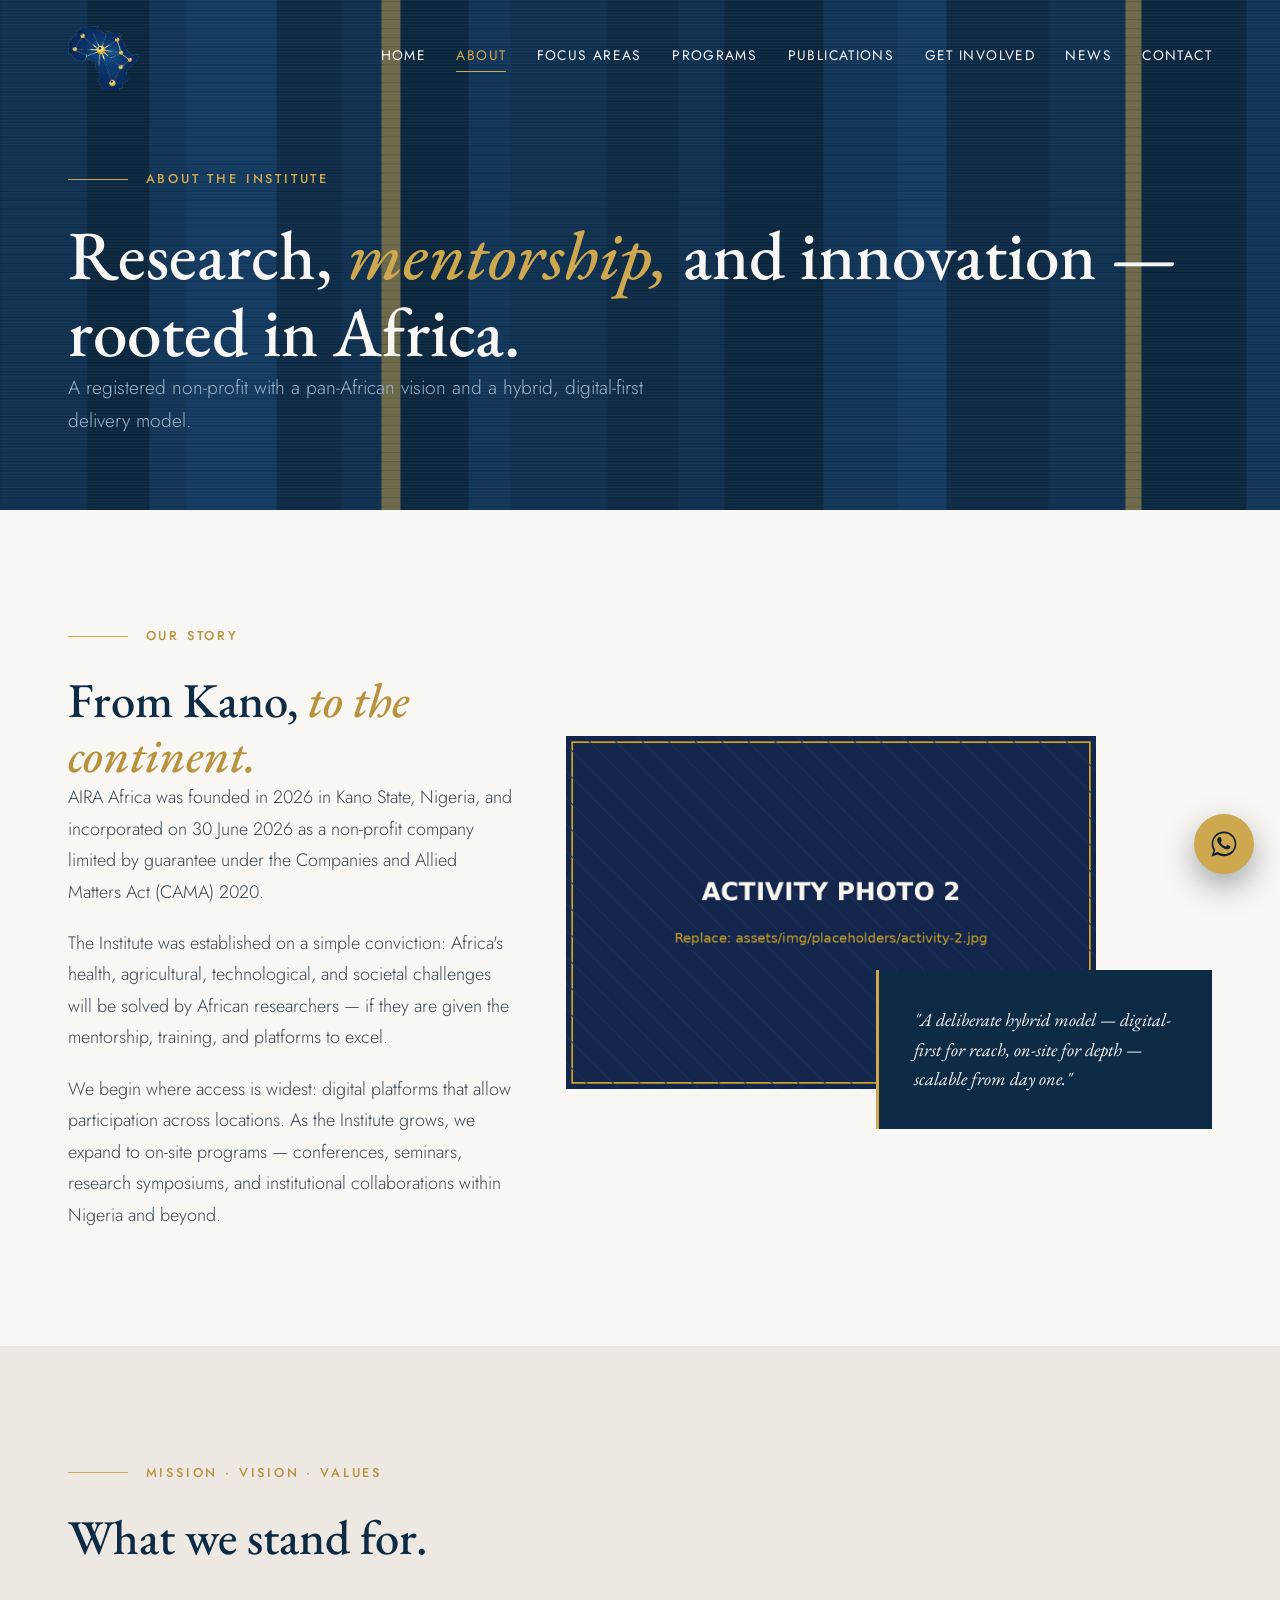
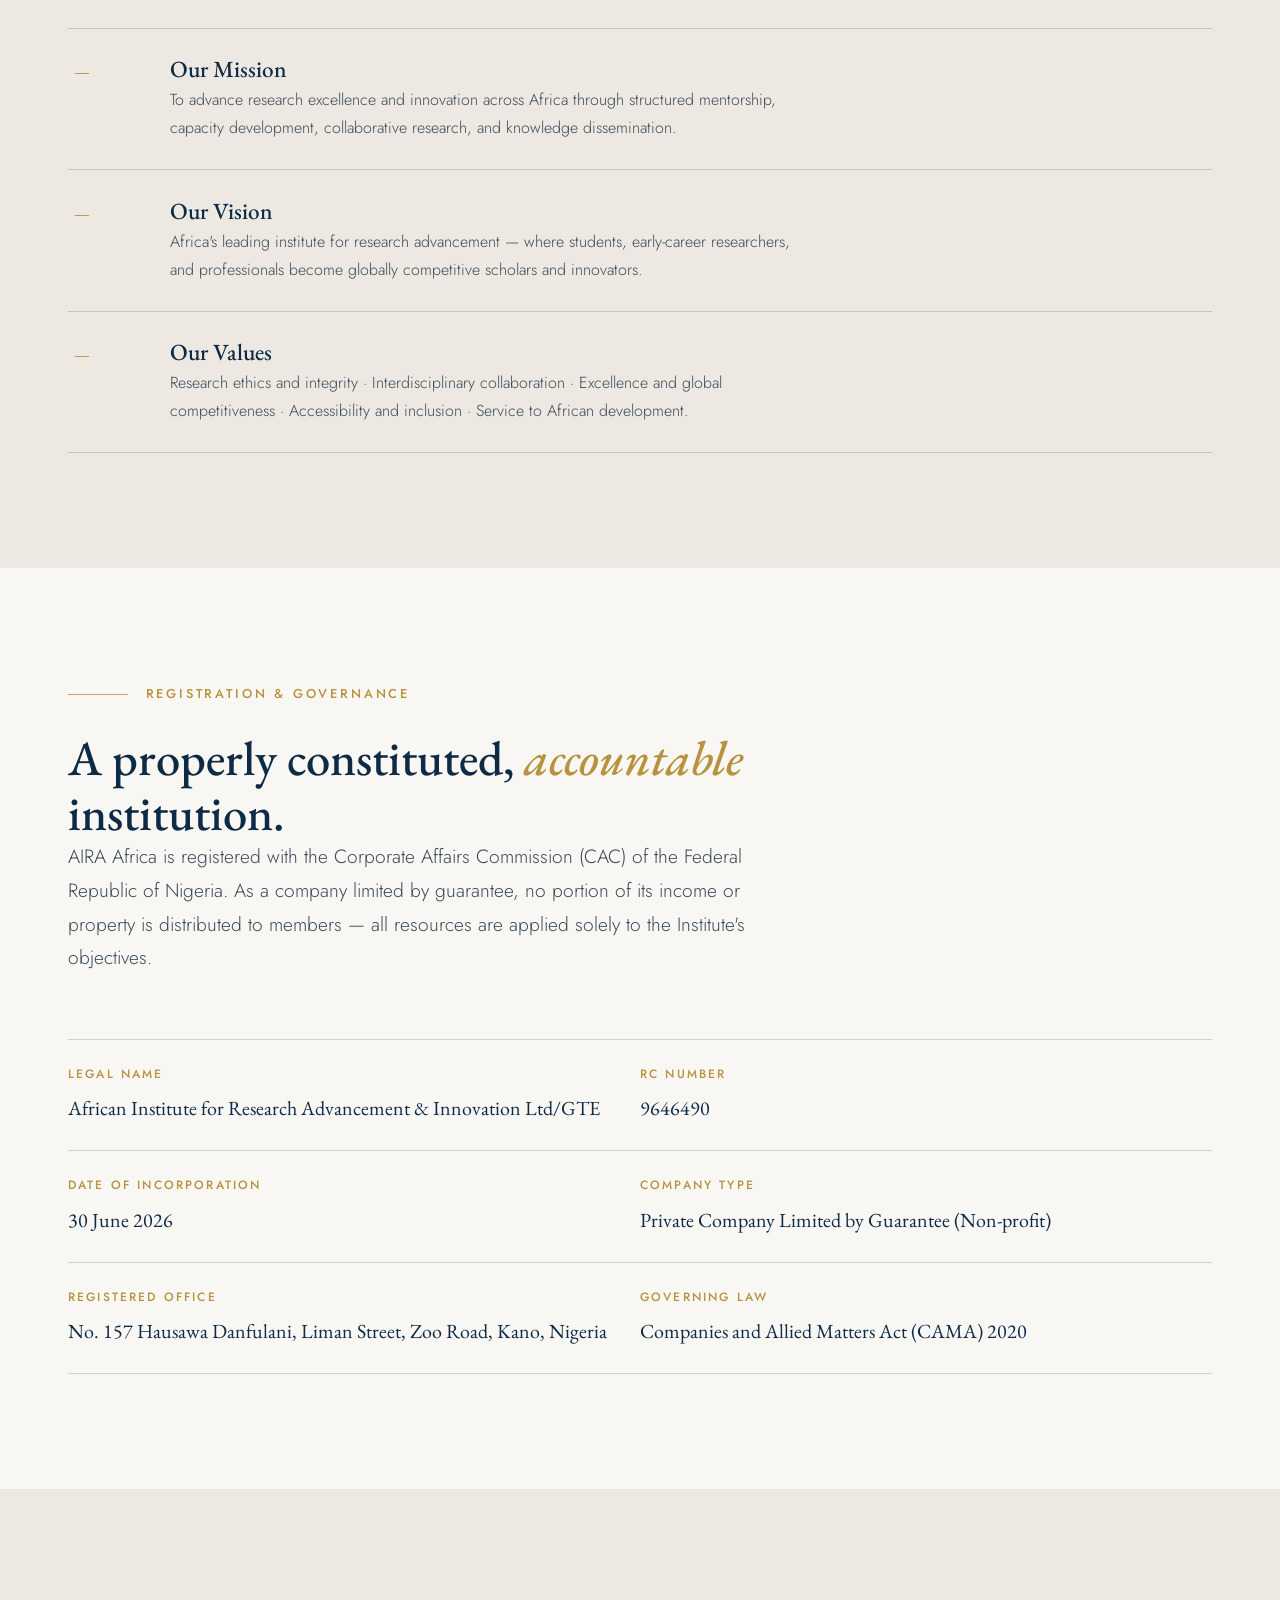
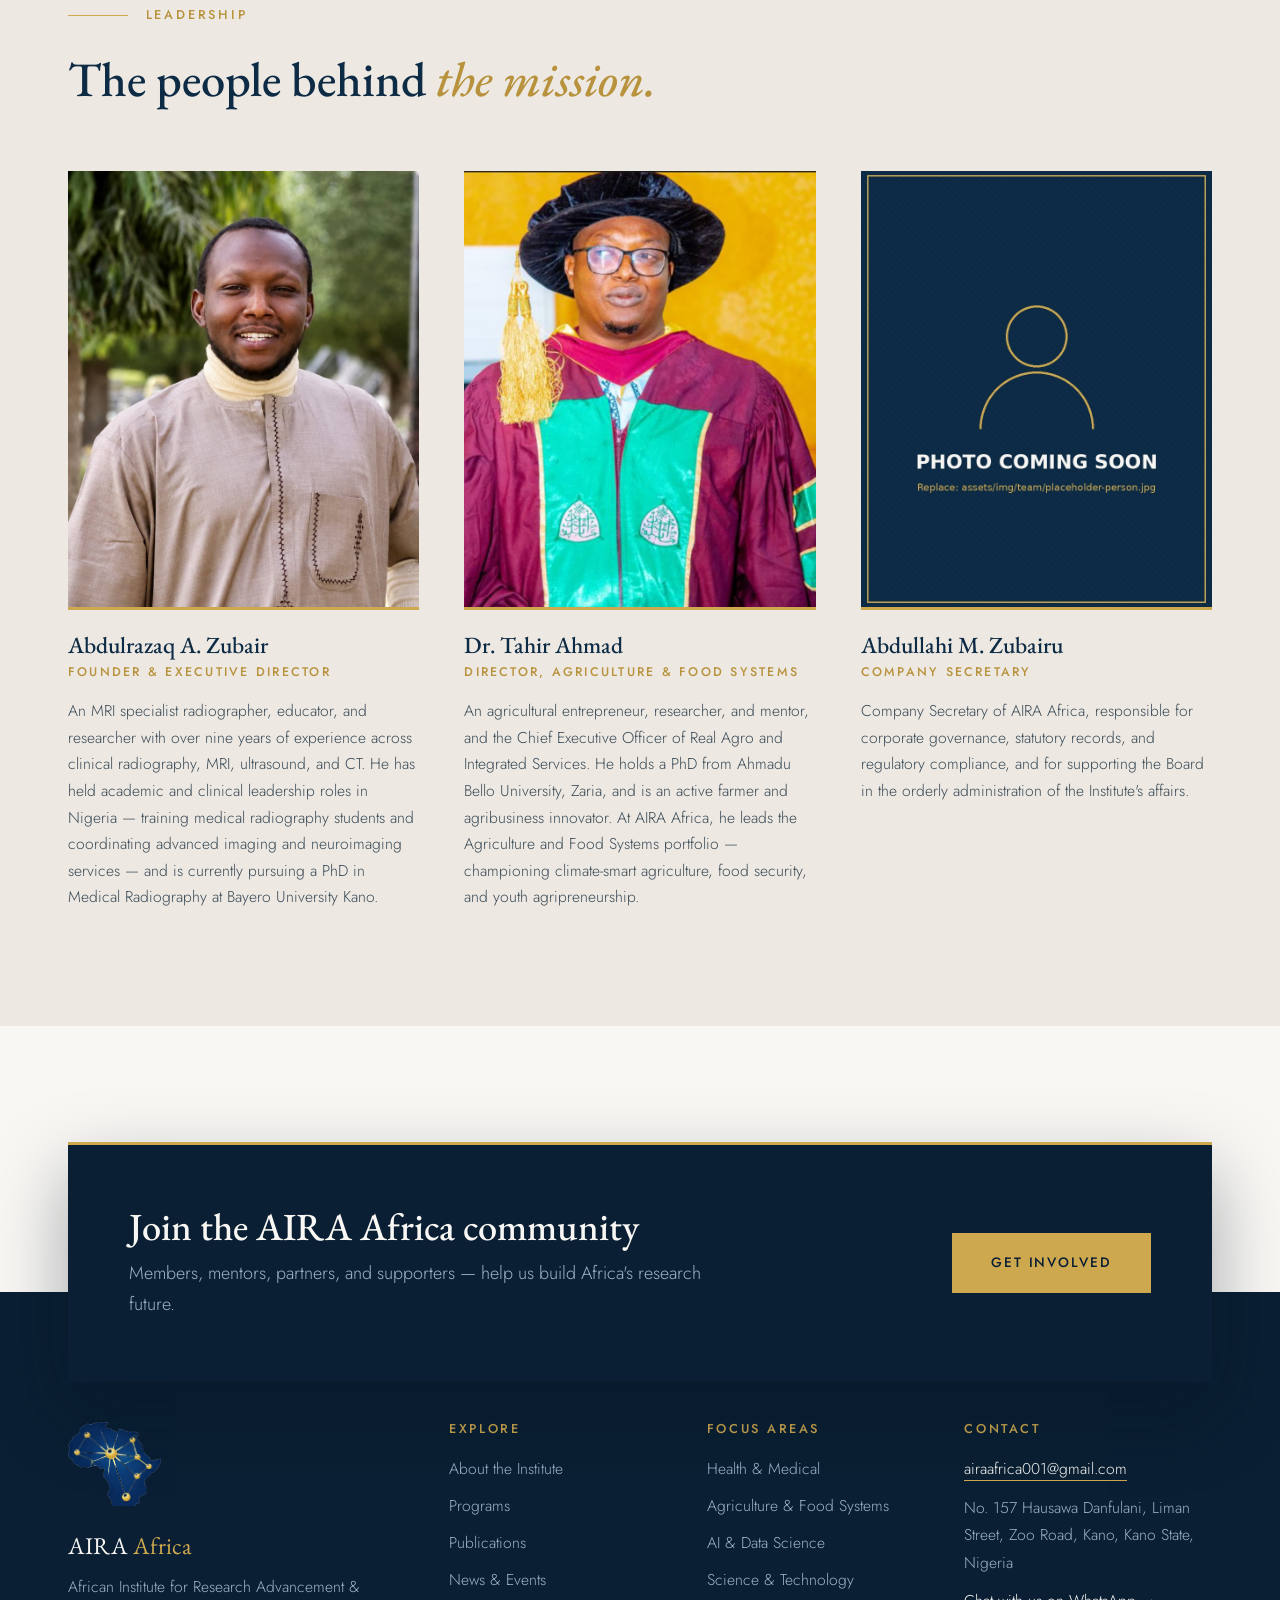
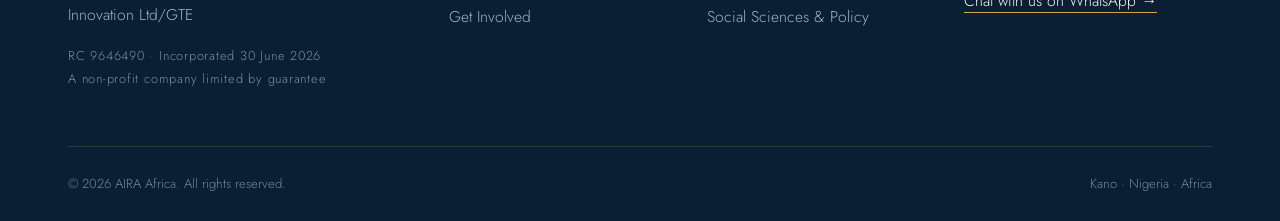
==== about.html @ a200ec52 "Add files via upload" ====
<!DOCTYPE html>
<html lang="en">
<head>
<meta charset="UTF-8">
<meta name="viewport" content="width=device-width, initial-scale=1.0">
<title>About — AIRA Africa</title>
<meta name="description" content="Learn about AIRA Africa — a CAC-registered non-profit research institute in Kano, Nigeria: our story, mission, values, governance, and leadership.">
<link rel="icon" type="image/png" href="assets/img/favicon.png">
<link rel="preconnect" href="https://fonts.googleapis.com">
<link rel="preconnect" href="https://fonts.gstatic.com" crossorigin>
<link href="https://fonts.googleapis.com/css2?family=EB+Garamond:ital,wght@0,400;0,500;0,600;1,400;1,500&family=Jost:wght@300;400;500;600&display=swap" rel="stylesheet">
<link rel="stylesheet" href="css/style.css">
</head>
<body>

<header class="site-header" id="siteHeader">
  <div class="header-inner">
    <a href="index.html" class="brand"><img class="brand-mark" src="assets/img/logo-mark.png" alt="AIRA Africa emblem"><img class="brand-full" src="assets/img/logo.png" alt="AIRA Africa — African Institute for Research Advancement &amp; Innovation"></a>
    <nav class="main-nav" id="mainNav" aria-label="Main navigation">
      <a href="index.html">Home</a>
      <a href="about.html" class="active">About</a>
      <a href="focus-areas.html">Focus Areas</a>
      <a href="programs.html">Programs</a>
      <a href="publications.html">Publications</a>
      <a href="get-involved.html">Get Involved</a>
      <a href="news.html">News</a>
      <a href="contact.html">Contact</a>
    </nav>
    <button class="nav-toggle" id="navToggle" aria-label="Toggle menu" aria-expanded="false"><span></span><span></span><span></span></button>
  </div>
</header>

<section class="page-hero">
  <canvas class="weave-canvas" aria-hidden="true"></canvas>
  <div class="wrap">
    <p class="mini-title">About the Institute</p>
    <h1>Research, <em>mentorship,</em> and innovation — rooted in Africa.</h1>
    <p class="lede">A registered non-profit with a pan-African vision and a hybrid, digital-first delivery model.</p>
  </div>
</section>

<!-- ================= STORY ================= -->
<section class="section">
  <div class="wrap">
    <div class="split">
      <div class="split-body reveal">
        <p class="mini-title">Our Story</p>
        <h2>From Kano, <em>to the continent.</em></h2>
        <p>AIRA Africa was founded in 2026 in Kano State, Nigeria, and incorporated on 30 June 2026 as a non-profit company limited by guarantee under the Companies and Allied Matters Act (CAMA) 2020.</p>
        <p>The Institute was established on a simple conviction: Africa's health, agricultural, technological, and societal challenges will be solved by African researchers — if they are given the mentorship, training, and platforms to excel.</p>
        <p>We begin where access is widest: digital platforms that allow participation across locations. As the Institute grows, we expand to on-site programs — conferences, seminars, research symposiums, and institutional collaborations within Nigeria and beyond.</p>
      </div>
      <div class="split-media reveal" data-delay="1">
        <div class="overlap-feature">
          <img src="assets/img/placeholders/activity-2.jpg" alt="Placeholder for a photo of AIRA Africa's community or first activities">
          <div class="overlap-quote">
            <p>"A deliberate hybrid model — digital-first for reach, on-site for depth — scalable from day one."</p>
          </div>
        </div>
      </div>
    </div>
  </div>
</section>

<!-- ================= MISSION / VISION / VALUES ================= -->
<section class="section off">
  <div class="wrap">
    <div class="section-head reveal">
      <p class="mini-title">Mission · Vision · Values</p>
      <h2>What we stand for.</h2>
    </div>
    <div class="line-list">
      <div class="line-row reveal">
        <span class="row-num">—</span>
        <span><h3>Our Mission</h3><p>To advance research excellence and innovation across Africa through structured mentorship, capacity development, collaborative research, and knowledge dissemination.</p></span>
        <span class="row-arrow"></span>
      </div>
      <div class="line-row reveal">
        <span class="row-num">—</span>
        <span><h3>Our Vision</h3><p>Africa's leading institute for research advancement — where students, early-career researchers, and professionals become globally competitive scholars and innovators.</p></span>
        <span class="row-arrow"></span>
      </div>
      <div class="line-row reveal">
        <span class="row-num">—</span>
        <span><h3>Our Values</h3><p>Research ethics and integrity · Interdisciplinary collaboration · Excellence and global competitiveness · Accessibility and inclusion · Service to African development.</p></span>
        <span class="row-arrow"></span>
      </div>
    </div>
  </div>
</section>

<!-- ================= LEGAL FACTS ================= -->
<section class="section">
  <div class="wrap">
    <div class="section-head reveal">
      <p class="mini-title">Registration &amp; Governance</p>
      <h2>A properly constituted, <em>accountable</em> institution.</h2>
      <p class="lede">AIRA Africa is registered with the Corporate Affairs Commission (CAC) of the Federal Republic of Nigeria. As a company limited by guarantee, no portion of its income or property is distributed to members — all resources are applied solely to the Institute's objectives.</p>
    </div>
    <dl class="facts reveal">
      <div class="fact"><dt>Legal Name</dt><dd>African Institute for Research Advancement &amp; Innovation Ltd/GTE</dd></div>
      <div class="fact"><dt>RC Number</dt><dd>9646490</dd></div>
      <div class="fact"><dt>Date of Incorporation</dt><dd>30 June 2026</dd></div>
      <div class="fact"><dt>Company Type</dt><dd>Private Company Limited by Guarantee (Non-profit)</dd></div>
      <div class="fact"><dt>Registered Office</dt><dd>No. 157 Hausawa Danfulani, Liman Street, Zoo Road, Kano, Nigeria</dd></div>
      <div class="fact"><dt>Governing Law</dt><dd>Companies and Allied Matters Act (CAMA) 2020</dd></div>
    </dl>
  </div>
</section>

<!-- ================= LEADERSHIP ================= -->
<section class="section off" id="leadership">
  <div class="wrap">
    <div class="section-head reveal">
      <p class="mini-title">Leadership</p>
      <h2>The people behind <em>the mission.</em></h2>
    </div>
    <div class="team-grid">
      <div class="team-member reveal">
        <div class="team-photo"><img src="assets/img/team/abdulrazaq-zubair.jpg" alt="Portrait of Abdulrazaq Abdulrazaq Zubair"></div>
        <h3>Abdulrazaq A. Zubair</h3>
        <span class="team-role">Founder &amp; Executive Director</span>
        <p>An MRI specialist radiographer, educator, and researcher with over nine years of experience across clinical radiography, MRI, ultrasound, and CT. He has held academic and clinical leadership roles in Nigeria — training medical radiography students and coordinating advanced imaging and neuroimaging services — and is currently pursuing a PhD in Medical Radiography at Bayero University Kano.</p>
      </div>
      <div class="team-member reveal" data-delay="1">
        <div class="team-photo"><img src="assets/img/team/tahir-ahmad.jpg" alt="Portrait of Dr. Tahir Ahmad"></div>
        <h3>Dr. Tahir Ahmad</h3>
        <span class="team-role">Director, Agriculture &amp; Food Systems</span>
        <p>An agricultural entrepreneur, researcher, and mentor, and the Chief Executive Officer of Real Agro and Integrated Services. He holds a PhD from Ahmadu Bello University, Zaria, and is an active farmer and agribusiness innovator. At AIRA Africa, he leads the Agriculture and Food Systems portfolio — championing climate-smart agriculture, food security, and youth agripreneurship.</p>
      </div>
      <div class="team-member reveal" data-delay="2">
        <div class="team-photo"><img src="assets/img/team/placeholder-person.jpg" alt="Placeholder portrait for Abdullahi Muhammad Zubairu"></div>
        <h3>Abdullahi M. Zubairu</h3>
        <span class="team-role">Company Secretary</span>
        <p>Company Secretary of AIRA Africa, responsible for corporate governance, statutory records, and regulatory compliance, and for supporting the Board in the orderly administration of the Institute's affairs.</p>
      </div>
    </div>
  </div>
</section>

<!-- ================= CTA ================= -->
<section class="section" style="padding-bottom: 0;">
  <div class="wrap">
    <div class="cta-overlap reveal">
      <div class="cta-card">
        <div>
          <h2>Join the AIRA Africa community</h2>
          <p>Members, mentors, partners, and supporters — help us build Africa's research future.</p>
        </div>
        <div class="cta-actions">
          <a href="get-involved.html" class="btn btn-gold">Get Involved</a>
        </div>
      </div>
    </div>
  </div>
</section>

<footer class="site-footer">
  <div class="wrap">
    <div class="footer-grid">
      <div class="footer-brand">
        <img src="assets/img/logo-mark.png" alt="AIRA Africa emblem">
        <p class="footer-name">AIRA <span>Africa</span></p>
        <p>African Institute for Research Advancement &amp; Innovation Ltd/GTE</p>
        <p class="footer-rc">RC 9646490 · Incorporated 30 June 2026<br>A non-profit company limited by guarantee</p>
      </div>
      <div>
        <h4>Explore</h4>
        <ul class="footer-links">
          <li><a href="about.html">About the Institute</a></li>
          <li><a href="programs.html">Programs</a></li>
          <li><a href="publications.html">Publications</a></li>
          <li><a href="news.html">News &amp; Events</a></li>
          <li><a href="get-involved.html">Get Involved</a></li>
        </ul>
      </div>
      <div>
        <h4>Focus Areas</h4>
        <ul class="footer-links">
          <li><a href="focus-areas.html#health">Health &amp; Medical</a></li>
          <li><a href="focus-areas.html#agriculture">Agriculture &amp; Food Systems</a></li>
          <li><a href="focus-areas.html#ai">AI &amp; Data Science</a></li>
          <li><a href="focus-areas.html#science">Science &amp; Technology</a></li>
          <li><a href="focus-areas.html#social">Social Sciences &amp; Policy</a></li>
        </ul>
      </div>
      <div class="footer-contact">
        <h4>Contact</h4>
        <p><a href="mailto:airaafrica001@gmail.com">airaafrica001@gmail.com</a></p>
        <p>No. 157 Hausawa Danfulani, Liman Street, Zoo Road, Kano, Kano State, Nigeria</p>
        <p><a href="#" data-chat>Chat with us on WhatsApp →</a></p>
      </div>
    </div>
    <div class="footer-bottom">
      <span>© <span class="js-year">2026</span> AIRA Africa. All rights reserved.</span>
      <span>Kano · Nigeria · Africa</span>
    </div>
  </div>
</footer>

<script src="js/main.js"></script>
</body>
</html>
---- css/style.css ----
/* ============================================================
   AIRA AFRICA — Scholarly Pan-African design system
   Palette: cream / deep marine navy / heritage gold
   Type: EB Garamond (display serif) + Jost (sans)
   ============================================================ */

:root {
  --cream: #F8F7F4;
  --off: #ede9e2;
  --marine: #0e2b46;
  --marine-deep: #0a1f33;
  --marine-soft: #16406b;
  --gold: #cea84e;
  --gold-deep: #b8923d;
  --gold-soft: #e6cf9a;
  --text: #3A4A57;
  --text-light: #9db4c8;
  --white: #ffffff;
  --serif: "EB Garamond", Georgia, serif;
  --sans: "Jost", "Segoe UI", Verdana, sans-serif;
  --maxw: 1240px;
  --header-h: 96px;
}

* { margin: 0; padding: 0; box-sizing: border-box; }

html { scroll-behavior: smooth; }

body {
  font-family: var(--sans);
  font-weight: 300;
  font-size: 1.125rem;
  line-height: 1.75;
  color: var(--text);
  background: var(--cream);
  -webkit-font-smoothing: antialiased;
}

img { max-width: 100%; display: block; }

a { color: var(--marine); text-decoration: none; }

h1, h2, h3, h4 {
  font-family: var(--serif);
  font-weight: 500;
  color: var(--marine);
  line-height: 1.12;
}

h1 { font-size: clamp(2.6rem, 5.4vw, 4.6rem); }
h2 { font-size: clamp(2rem, 3.8vw, 3.4rem); }
h3 { font-size: clamp(1.4rem, 2.2vw, 1.9rem); }

h1 em, h2 em, h3 em { font-style: italic; color: var(--gold-deep); }

p { margin-bottom: 1.1em; }
p:last-child { margin-bottom: 0; }

::selection { background: var(--gold); color: var(--marine-deep); }

.wrap { max-width: var(--maxw); margin: 0 auto; padding: 0 clamp(1.2rem, 4vw, 3rem); }

/* ---------- Gold mini-title (signature element) ---------- */
.mini-title {
  display: flex;
  align-items: center;
  gap: 1.1rem;
  font-family: var(--sans);
  font-size: 0.8rem;
  font-weight: 500;
  letter-spacing: 0.22em;
  text-transform: uppercase;
  color: var(--gold-deep);
  margin-bottom: 1.6rem;
}
.mini-title::before {
  content: "";
  width: 60px;
  height: 1px;
  background: var(--gold);
  flex: 0 0 auto;
}
.mini-title.centered { justify-content: center; }

/* ---------- Buttons ---------- */
.btn {
  display: inline-block;
  font-family: var(--sans);
  font-size: 0.85rem;
  font-weight: 500;
  letter-spacing: 0.14em;
  text-transform: uppercase;
  padding: 1.05rem 2.4rem;
  border: 1px solid transparent;
  cursor: pointer;
  transition: background 0.35s ease, color 0.35s ease, border-color 0.35s ease;
}
.btn-gold { background: var(--gold); color: var(--marine-deep); }
.btn-gold:hover { background: var(--white); color: var(--marine); border-color: var(--marine); }
.btn-outline { background: transparent; color: var(--marine); border: 1px dashed var(--marine); }
.btn-outline:hover { background: var(--marine); color: var(--cream); border-style: solid; }
.btn-outline-light { background: transparent; color: var(--cream); border: 1px dashed var(--gold); }
.btn-outline-light:hover { background: var(--gold); color: var(--marine-deep); border-style: solid; }

/* ---------- Header ---------- */
.site-header {
  position: fixed;
  top: 0; left: 0; right: 0;
  z-index: 100;
  transition: background 0.4s ease, box-shadow 0.4s ease;
}
.header-inner {
  max-width: var(--maxw);
  margin: 0 auto;
  padding: 1.6rem clamp(1.2rem, 4vw, 3rem);
  display: flex;
  align-items: center;
  justify-content: space-between;
  gap: 2rem;
  transition: padding 0.4s ease;
}
.site-header.scrolled {
  background: rgba(248, 247, 244, 0.97);
  box-shadow: 0 1px 0 rgba(14, 43, 70, 0.12);
}
.site-header.scrolled .header-inner { padding-top: 0.7rem; padding-bottom: 0.7rem; }
.brand img { height: 64px; width: auto; transition: height 0.4s ease; }
.site-header.scrolled .brand img { height: 48px; }

.main-nav { display: flex; gap: 1.9rem; align-items: center; }
.main-nav a {
  font-size: 0.86rem;
  font-weight: 400;
  letter-spacing: 0.1em;
  text-transform: uppercase;
  color: var(--marine);
  padding-bottom: 4px;
  border-bottom: 1px solid transparent;
  transition: border-color 0.3s ease, color 0.3s ease;
}
.main-nav a:hover { border-color: var(--gold); }
.main-nav a.active { border-color: var(--gold); color: var(--gold-deep); }

.nav-toggle {
  display: none;
  background: none;
  border: none;
  cursor: pointer;
  width: 34px; height: 26px;
  position: relative;
  z-index: 110;
}
.nav-toggle span {
  display: block;
  position: absolute;
  left: 0; width: 100%; height: 2px;
  background: var(--marine);
  transition: transform 0.35s ease, opacity 0.3s ease, top 0.35s ease;
}
.nav-toggle span:nth-child(1) { top: 2px; }
.nav-toggle span:nth-child(2) { top: 12px; }
.nav-toggle span:nth-child(3) { top: 22px; }
.nav-toggle.open span:nth-child(1) { top: 12px; transform: rotate(45deg); }
.nav-toggle.open span:nth-child(2) { opacity: 0; }
.nav-toggle.open span:nth-child(3) { top: 12px; transform: rotate(-45deg); }

/* ---------- Hero (home) ---------- */
.hero {
  position: relative;
  min-height: 100vh;
  display: flex;
  align-items: center;
  overflow: hidden;
  background: var(--marine);
}
.weave-canvas {
  position: absolute;
  inset: 0;
  width: 100%;
  height: 100%;
  display: block;
}
.hero-island {
  position: relative;
  z-index: 2;
  background: var(--cream);
  padding: clamp(2.2rem, 5vw, 4.2rem) clamp(2rem, 5.5vw, 4.8rem);
  max-width: 720px;
  margin: calc(var(--header-h) + 2rem) auto 4rem clamp(1.2rem, 7vw, 8rem);
  box-shadow: 0 30px 80px rgba(6, 18, 30, 0.35);
}
.hero-island .mini-title { margin-bottom: 1.2rem; }
.hero-island h1 { margin-bottom: 1.4rem; }
.hero-island .lede {
  font-size: 1.22rem;
  line-height: 1.8;
  margin-bottom: 2.2rem;
}
.hero-actions { display: flex; gap: 1rem; flex-wrap: wrap; }

.weave-toggle {
  position: absolute;
  z-index: 3;
  bottom: 2rem;
  right: clamp(1.2rem, 4vw, 3rem);
  background: transparent;
  color: var(--cream);
  border: 1px dashed var(--gold);
  border-radius: 2em;
  font-family: var(--sans);
  font-size: 0.72rem;
  letter-spacing: 0.16em;
  text-transform: uppercase;
  padding: 0.55rem 1.3rem;
  cursor: pointer;
  transition: background 0.3s ease, color 0.3s ease;
}
.weave-toggle:hover { background: var(--gold); color: var(--marine-deep); }

/* ---------- Page hero (inner pages) ---------- */
.page-hero {
  position: relative;
  background: var(--marine);
  padding: calc(var(--header-h) + 4.5rem) 0 4.5rem;
  overflow: hidden;
}
.page-hero .weave-canvas { opacity: 0.5; }
.page-hero .wrap { position: relative; z-index: 2; }
.page-hero h1 { color: var(--cream); }
.page-hero h1 em { color: var(--gold); }
.page-hero .mini-title { color: var(--gold); }
.page-hero .lede { color: var(--text-light); max-width: 640px; font-size: 1.2rem; }

/* ---------- Sections ---------- */
.section { padding: clamp(4.5rem, 9vw, 8rem) 0; }
.section.off { background: var(--off); }
.section.marine { background: var(--marine); color: var(--text-light); }
.section.marine h2, .section.marine h3 { color: var(--cream); }
.section.marine h2 em, .section.marine h3 em { color: var(--gold); }

.section-head { max-width: 720px; margin-bottom: clamp(2.5rem, 5vw, 4.5rem); }
.section-head .lede { font-size: 1.2rem; }

/* ---------- Editorial split rows (8:4 / 4:8) ---------- */
.split {
  display: grid;
  grid-template-columns: repeat(12, 1fr);
  gap: clamp(1.5rem, 4vw, 4rem);
  align-items: center;
  margin-bottom: clamp(3.5rem, 7vw, 6.5rem);
}
.split:last-child { margin-bottom: 0; }
.split .split-media { grid-column: span 7; }
.split .split-body { grid-column: span 5; }
.split.flip .split-media { grid-column: 6 / span 7; order: 2; }
.split.flip .split-body { grid-column: 1 / span 5; order: 1; }
.split-media img { width: 100%; aspect-ratio: 3 / 2; object-fit: cover; }
.split-body .num {
  font-family: var(--serif);
  font-size: 1rem;
  color: var(--gold-deep);
  letter-spacing: 0.3em;
  display: block;
  margin-bottom: 0.8rem;
}
.split-body h3 { margin-bottom: 1rem; }
.split-body h3::after {
  content: "";
  display: block;
  width: 52px;
  height: 2px;
  background: var(--gold);
  margin-top: 1rem;
}
.split-body .more {
  display: inline-block;
  margin-top: 1.4rem;
  font-size: 0.85rem;
  font-weight: 500;
  letter-spacing: 0.14em;
  text-transform: uppercase;
  color: var(--marine);
  border-bottom: 1px solid var(--gold);
  padding-bottom: 3px;
}
.split-body .more:hover { color: var(--gold-deep); }

/* ---------- Stats band ---------- */
.stats-band { background: var(--marine); padding: clamp(3rem, 6vw, 5rem) 0; }
.stats-grid {
  display: grid;
  grid-template-columns: repeat(4, 1fr);
  gap: 2.5rem;
  text-align: left;
}
.stat .stat-value {
  font-family: var(--serif);
  font-size: clamp(2.4rem, 4.5vw, 3.6rem);
  color: var(--gold);
  line-height: 1;
  display: block;
  margin-bottom: 0.6rem;
}
.stat .stat-label {
  font-size: 0.78rem;
  font-weight: 400;
  letter-spacing: 0.18em;
  text-transform: uppercase;
  color: var(--text-light);
}

/* ---------- Editorial list rows (programs preview etc.) ---------- */
.line-list { border-top: 1px solid rgba(14, 43, 70, 0.18); }
.line-row {
  display: grid;
  grid-template-columns: 70px 1fr auto;
  gap: 1.6rem;
  align-items: baseline;
  padding: 1.7rem 0.4rem;
  border-bottom: 1px solid rgba(14, 43, 70, 0.18);
  transition: background 0.3s ease, padding-left 0.3s ease;
}
.line-row:hover { background: rgba(206, 168, 78, 0.08); padding-left: 1.2rem; }
.line-row .row-num { font-family: var(--serif); color: var(--gold-deep); font-size: 1.05rem; }
.line-row h3 { font-size: 1.45rem; margin-bottom: 0.25rem; }
.line-row p { font-size: 1rem; color: var(--text); max-width: 640px; }
.line-row .row-arrow {
  font-family: var(--serif);
  font-size: 1.5rem;
  color: var(--gold-deep);
  transition: transform 0.3s ease;
}
.line-row:hover .row-arrow { transform: translateX(6px); }

/* ---------- Gold square bullets ---------- */
.gold-list { list-style: none; }
.gold-list li {
  position: relative;
  padding-left: 1.6rem;
  margin-bottom: 0.8rem;
}
.gold-list li::before {
  content: "";
  position: absolute;
  left: 0; top: 0.62em;
  width: 7px; height: 7px;
  background: var(--gold);
}

/* ---------- Quote band ---------- */
.quote-band { background: var(--marine); padding: clamp(4rem, 8vw, 7rem) 0; }
.quote-band blockquote {
  max-width: 860px;
  margin: 0 auto;
  border-left: 3px solid var(--gold);
  padding-left: clamp(1.5rem, 4vw, 3rem);
}
.quote-band blockquote p {
  font-family: var(--serif);
  font-size: clamp(1.5rem, 3vw, 2.3rem);
  font-style: italic;
  line-height: 1.45;
  color: var(--cream);
}
.quote-band cite {
  display: block;
  margin-top: 1.4rem;
  font-family: var(--sans);
  font-style: normal;
  font-size: 0.8rem;
  letter-spacing: 0.2em;
  text-transform: uppercase;
  color: var(--gold);
}

/* ---------- CTA card overlapping footer ---------- */
.cta-overlap { position: relative; z-index: 5; margin-bottom: -90px; }
.cta-card {
  background: var(--marine-deep);
  border-top: 3px solid var(--gold);
  display: grid;
  grid-template-columns: 1.4fr 1fr;
  gap: 2rem;
  align-items: center;
  padding: clamp(2.2rem, 5vw, 3.8rem);
  box-shadow: 0 30px 70px rgba(6, 18, 30, 0.35);
}
.cta-card h2 { color: var(--cream); font-size: clamp(1.7rem, 3vw, 2.5rem); margin-bottom: 0.6rem; }
.cta-card p { color: var(--text-light); }
.cta-card .cta-actions { text-align: right; }

/* ---------- Footer ---------- */
.site-footer {
  background: var(--marine-deep);
  color: var(--text-light);
  padding: 130px 0 0;
  font-size: 0.98rem;
}
.footer-grid {
  display: grid;
  grid-template-columns: 1.6fr 1fr 1fr 1.2fr;
  gap: clamp(2rem, 4vw, 4rem);
  padding-bottom: 3.5rem;
}
.footer-brand img { height: 84px; width: auto; margin-bottom: 1.2rem; }
.footer-name {
  font-family: var(--serif);
  font-size: 1.5rem;
  color: var(--cream);
  margin-bottom: 0.4rem;
}
.footer-name span { color: var(--gold); }
.footer-rc {
  margin-top: 1rem;
  font-size: 0.8rem;
  letter-spacing: 0.06em;
  color: rgba(157, 180, 200, 0.75);
}
.site-footer h4 {
  color: var(--gold);
  font-family: var(--sans);
  font-size: 0.8rem;
  font-weight: 500;
  letter-spacing: 0.2em;
  text-transform: uppercase;
  margin-bottom: 1.2rem;
}
.footer-links { list-style: none; }
.footer-links li { margin-bottom: 0.6rem; }
.footer-links a { color: var(--text-light); transition: color 0.3s ease; }
.footer-links a:hover { color: var(--gold); }
.footer-contact p { margin-bottom: 0.7rem; }
.footer-contact a { color: var(--cream); border-bottom: 1px solid var(--gold); }
.footer-contact a:hover { color: var(--gold); }
.footer-bottom {
  border-top: 1px solid rgba(206, 168, 78, 0.2);
  padding: 1.6rem 0;
  font-size: 0.82rem;
  display: flex;
  justify-content: space-between;
  gap: 1rem;
  flex-wrap: wrap;
  color: rgba(157, 180, 200, 0.7);
}

/* ---------- Leadership ---------- */
.team-grid {
  display: grid;
  grid-template-columns: repeat(3, 1fr);
  gap: clamp(1.8rem, 3.5vw, 3.2rem);
}
.team-member .team-photo {
  aspect-ratio: 4 / 5;
  overflow: hidden;
  margin-bottom: 1.4rem;
  border-bottom: 3px solid var(--gold);
}
.team-member .team-photo img {
  width: 100%; height: 100%;
  object-fit: cover;
  transition: transform 0.6s ease;
}
.team-member:hover .team-photo img { transform: scale(1.04); }
.team-member h3 { font-size: 1.45rem; margin-bottom: 0.2rem; }
.team-member .team-role {
  font-size: 0.78rem;
  font-weight: 500;
  letter-spacing: 0.18em;
  text-transform: uppercase;
  color: var(--gold-deep);
  display: block;
  margin-bottom: 0.9rem;
}
.team-member p { font-size: 0.98rem; line-height: 1.7; }

/* ---------- Facts / definition list ---------- */
.facts {
  display: grid;
  grid-template-columns: 1fr 1fr;
  gap: 0;
  border-top: 1px solid rgba(14, 43, 70, 0.18);
}
.fact {
  padding: 1.5rem 1rem 1.5rem 0;
  border-bottom: 1px solid rgba(14, 43, 70, 0.18);
}
.fact dt {
  font-size: 0.75rem;
  font-weight: 500;
  letter-spacing: 0.18em;
  text-transform: uppercase;
  color: var(--gold-deep);
  margin-bottom: 0.4rem;
}
.fact dd { font-family: var(--serif); font-size: 1.25rem; color: var(--marine); }

/* ---------- Pathway cards (Get Involved) ---------- */
.pathways {
  display: grid;
  grid-template-columns: 1fr 1fr;
  gap: clamp(1.6rem, 3vw, 2.6rem);
}
.pathway {
  background: var(--white);
  border-top: 3px solid var(--gold);
  padding: clamp(1.8rem, 3.5vw, 2.8rem);
  transition: transform 0.35s ease, box-shadow 0.35s ease;
}
.pathway:hover { transform: translateY(-6px); box-shadow: 0 24px 50px rgba(14, 43, 70, 0.12); }
.pathway h3 { margin-bottom: 0.8rem; }
.pathway p { font-size: 1rem; margin-bottom: 1.4rem; }

/* ---------- News cards ---------- */
.news-grid {
  display: grid;
  grid-template-columns: repeat(3, 1fr);
  gap: clamp(1.6rem, 3vw, 2.6rem);
}
.news-card { background: var(--white); border-bottom: 3px solid var(--gold); }
.news-card .news-media { aspect-ratio: 3 / 2; overflow: hidden; }
.news-card .news-media img { width: 100%; height: 100%; object-fit: cover; }
.news-card .news-body { padding: 1.6rem 1.6rem 2rem; }
.news-card .news-tag {
  font-size: 0.72rem;
  font-weight: 500;
  letter-spacing: 0.2em;
  text-transform: uppercase;
  color: var(--gold-deep);
  display: block;
  margin-bottom: 0.6rem;
}
.news-card h3 { font-size: 1.3rem; margin-bottom: 0.6rem; }
.news-card p { font-size: 0.95rem; }

/* ---------- Publication streams ---------- */
.pub-stream {
  display: grid;
  grid-template-columns: 90px 1fr;
  gap: 1.8rem;
  padding: 2.4rem 0;
  border-bottom: 1px solid rgba(14, 43, 70, 0.18);
}
.pub-stream:first-of-type { border-top: 1px solid rgba(14, 43, 70, 0.18); }
.pub-stream .pub-num {
  font-family: var(--serif);
  font-size: 2.6rem;
  color: var(--gold);
  line-height: 1;
}
.pub-stream h3 { margin-bottom: 0.6rem; }
.pub-stream .pub-status {
  display: inline-block;
  margin-top: 1rem;
  font-size: 0.72rem;
  font-weight: 500;
  letter-spacing: 0.18em;
  text-transform: uppercase;
  color: var(--marine);
  border: 1px dashed var(--gold-deep);
  border-radius: 2em;
  padding: 0.4rem 1.1rem;
}

/* ---------- Image + overlapping quote (About) ---------- */
.overlap-feature { position: relative; margin-bottom: 2rem; }
.overlap-feature img { width: 82%; aspect-ratio: 3 / 2; object-fit: cover; }
.overlap-quote {
  position: absolute;
  right: 0;
  bottom: -2.5rem;
  width: 52%;
  background: var(--marine);
  border-left: 3px solid var(--gold);
  padding: clamp(1.4rem, 3vw, 2.2rem);
}
.overlap-quote p {
  font-family: var(--serif);
  font-style: italic;
  font-size: 1.15rem;
  line-height: 1.6;
  color: var(--cream);
}

/* ---------- Contact blocks ---------- */
.contact-grid {
  display: grid;
  grid-template-columns: 1fr 1fr;
  gap: clamp(2rem, 4vw, 4rem);
  align-items: start;
}
.contact-block { border-top: 3px solid var(--gold); padding-top: 1.6rem; margin-bottom: 2.4rem; }
.contact-block h3 { font-size: 1.3rem; margin-bottom: 0.7rem; }
.contact-block a.mail {
  font-family: var(--serif);
  font-size: 1.35rem;
  color: var(--marine);
  border-bottom: 1px solid var(--gold);
}
.contact-block a.mail:hover { color: var(--gold-deep); }

.form-field { margin-bottom: 1.4rem; }
.form-field label {
  display: block;
  font-size: 0.78rem;
  font-weight: 500;
  letter-spacing: 0.16em;
  text-transform: uppercase;
  color: var(--marine);
  margin-bottom: 0.5rem;
}
.form-field input,
.form-field textarea,
.form-field select {
  width: 100%;
  font-family: var(--sans);
  font-size: 1rem;
  font-weight: 300;
  color: var(--text);
  background: var(--white);
  border: 1px solid rgba(14, 43, 70, 0.25);
  padding: 0.9rem 1.1rem;
  transition: border-color 0.3s ease;
}
.form-field input:focus,
.form-field textarea:focus,
.form-field select:focus { outline: none; border-color: var(--gold-deep); }
.form-field textarea { min-height: 130px; resize: vertical; }
.form-note { font-size: 0.85rem; color: var(--text); opacity: 0.75; margin-top: 0.8rem; }

/* ---------- WhatsApp float + chat modal ---------- */
.wa-float {
  position: fixed;
  right: 1.6rem;
  bottom: 1.6rem;
  z-index: 90;
  width: 60px; height: 60px;
  border-radius: 50%;
  background: var(--gold);
  border: none;
  cursor: pointer;
  display: flex;
  align-items: center;
  justify-content: center;
  box-shadow: 0 12px 30px rgba(6, 18, 30, 0.35);
  transition: transform 0.3s ease, background 0.3s ease;
}
.wa-float:hover { transform: translateY(-4px); background: var(--gold-soft); }
.wa-float svg { width: 30px; height: 30px; fill: var(--marine-deep); }

.chat-modal {
  position: fixed;
  inset: 0;
  z-index: 200;
  display: none;
  align-items: center;
  justify-content: center;
  padding: 1.2rem;
}
.chat-modal.open { display: flex; }
.chat-backdrop {
  position: absolute;
  inset: 0;
  background: rgba(10, 31, 51, 0.55);
  backdrop-filter: blur(4px);
}
.chat-panel {
  position: relative;
  background: var(--cream);
  width: 100%;
  max-width: 480px;
  padding: 2.4rem 2.2rem;
  border-top: 3px solid var(--gold);
  box-shadow: 0 40px 90px rgba(6, 18, 30, 0.45);
  animation: chatUp 0.35s ease;
}
@keyframes chatUp {
  from { opacity: 0; transform: translateY(28px); }
  to { opacity: 1; transform: translateY(0); }
}
.chat-panel h3 { margin-bottom: 0.4rem; }
.chat-panel .chat-sub { font-size: 0.95rem; margin-bottom: 1.6rem; }
.chat-close {
  position: absolute;
  top: 0.9rem; right: 1rem;
  background: none;
  border: none;
  font-size: 1.6rem;
  color: var(--marine);
  cursor: pointer;
  line-height: 1;
}
.chat-panel .btn { width: 100%; text-align: center; }

/* ---------- Reveal on scroll ---------- */
.reveal {
  opacity: 0;
  transform: translateY(34px);
  transition: opacity 0.8s ease, transform 0.8s ease;
}
.reveal.visible { opacity: 1; transform: translateY(0); }
.reveal[data-delay="1"] { transition-delay: 0.12s; }
.reveal[data-delay="2"] { transition-delay: 0.24s; }
.reveal[data-delay="3"] { transition-delay: 0.36s; }

@media (prefers-reduced-motion: reduce) {
  .reveal { opacity: 1; transform: none; transition: none; }
  html { scroll-behavior: auto; }
}

/* ---------- Responsive ---------- */
@media (max-width: 1020px) {
  .footer-grid { grid-template-columns: 1fr 1fr; }
  .stats-grid { grid-template-columns: repeat(2, 1fr); }
  .team-grid { grid-template-columns: 1fr 1fr; }
  .news-grid { grid-template-columns: 1fr 1fr; }
}

@media (max-width: 860px) {
  .main-nav {
    position: fixed;
    inset: 0;
    background: var(--marine);
    flex-direction: column;
    justify-content: center;
    gap: 2rem;
    transform: translateY(-100%);
    transition: transform 0.45s ease;
    z-index: 105;
  }
  .main-nav.open { transform: translateY(0); }
  .main-nav a { color: var(--cream); font-size: 1.05rem; }
  .main-nav a.active { color: var(--gold); }
  .nav-toggle { display: block; }
  .nav-toggle.open span { background: var(--cream); }

  .split, .split.flip { grid-template-columns: 1fr; }
  .split .split-media, .split .split-body,
  .split.flip .split-media, .split.flip .split-body { grid-column: 1 / -1; order: initial; }

  .cta-card { grid-template-columns: 1fr; }
  .cta-card .cta-actions { text-align: left; }
  .pathways { grid-template-columns: 1fr; }
  .contact-grid { grid-template-columns: 1fr; }
  .facts { grid-template-columns: 1fr; }
  .overlap-feature img { width: 100%; }
  .overlap-quote { position: static; width: 100%; margin-top: 1rem; }
  .hero-island { margin-left: clamp(1.2rem, 4vw, 3rem); margin-right: clamp(1.2rem, 4vw, 3rem); }
  .line-row { grid-template-columns: 44px 1fr; }
  .line-row .row-arrow { display: none; }
}

@media (max-width: 620px) {
  .team-grid, .news-grid { grid-template-columns: 1fr; }
  .stats-grid { grid-template-columns: 1fr 1fr; gap: 1.6rem; }
  .brand img { height: 52px; }
  .pub-stream { grid-template-columns: 1fr; gap: 0.6rem; }
}

/* ---------- Header over dark hero (top of page) ---------- */
.brand { display: flex; align-items: center; gap: 0.7rem; }
.brand-mark { height: 56px; width: auto; transition: height 0.4s ease; }
.brand-full { display: none; }
.site-header.scrolled .brand-mark { display: none; }
.site-header.scrolled .brand-full { display: block; height: 46px; width: auto; }
.site-header:not(.scrolled) .main-nav a { color: var(--cream); }
.site-header:not(.scrolled) .main-nav a:hover,
.site-header:not(.scrolled) .main-nav a.active { color: var(--gold); border-color: var(--gold); }
.site-header:not(.scrolled) .nav-toggle span { background: var(--cream); }

/* ---------- Partners strip ---------- */
.partners-strip {
  background: var(--white);
  border-top: 1px solid rgba(14, 43, 70, 0.08);
  padding: clamp(3rem, 6vw, 5rem) 0;
}
.partner-row {
  display: grid;
  grid-template-columns: repeat(4, 1fr);
  gap: clamp(1rem, 2.5vw, 2rem);
  align-items: center;
}
.partner-row img {
  width: 100%;
  aspect-ratio: 3 / 2;
  object-fit: cover;
  opacity: 0.85;
  transition: opacity 0.3s ease, transform 0.3s ease;
}
.partner-row img:hover { opacity: 1; transform: translateY(-3px); }
@media (max-width: 620px) {
  .partner-row { grid-template-columns: 1fr 1fr; }
}

/* ---------- Logo/contain images inside split media ---------- */
.split-media img.contain {
  object-fit: contain;
  background: var(--white);
  padding: clamp(1.2rem, 3vw, 2.6rem);
}
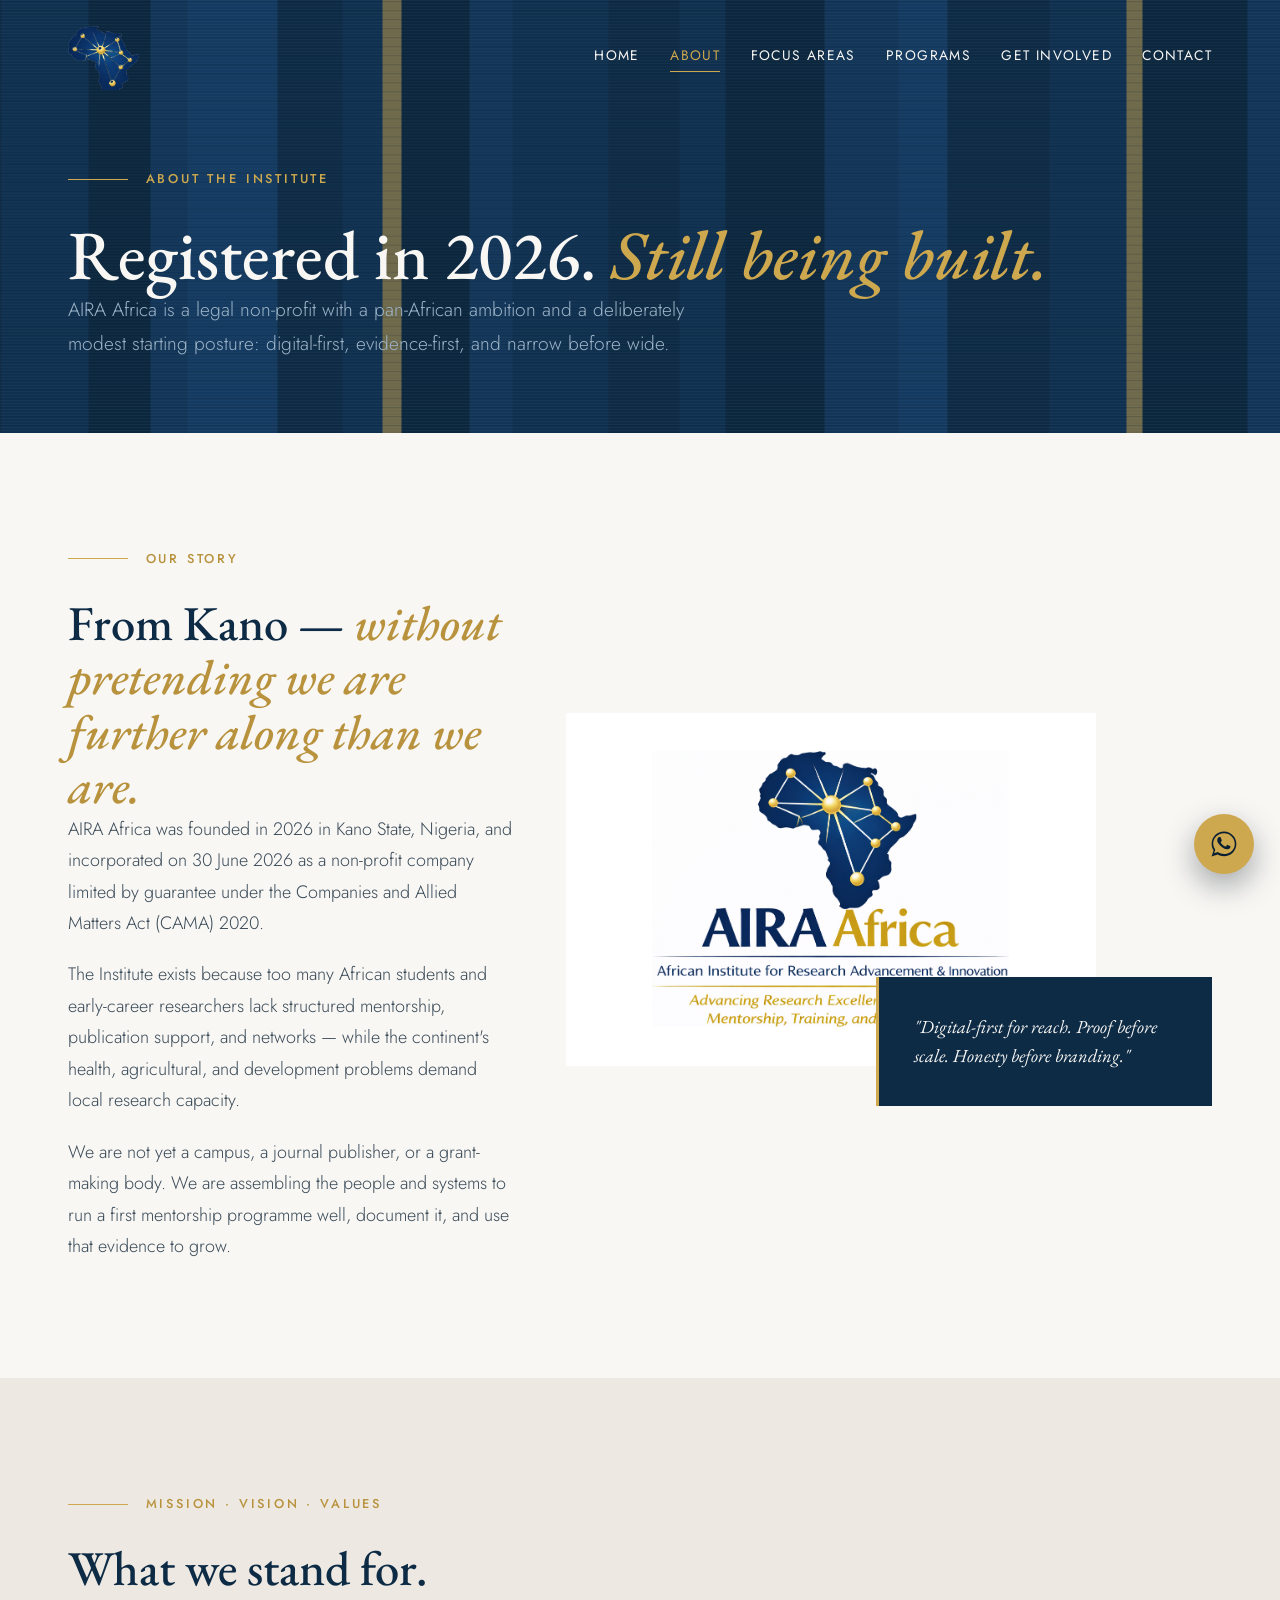
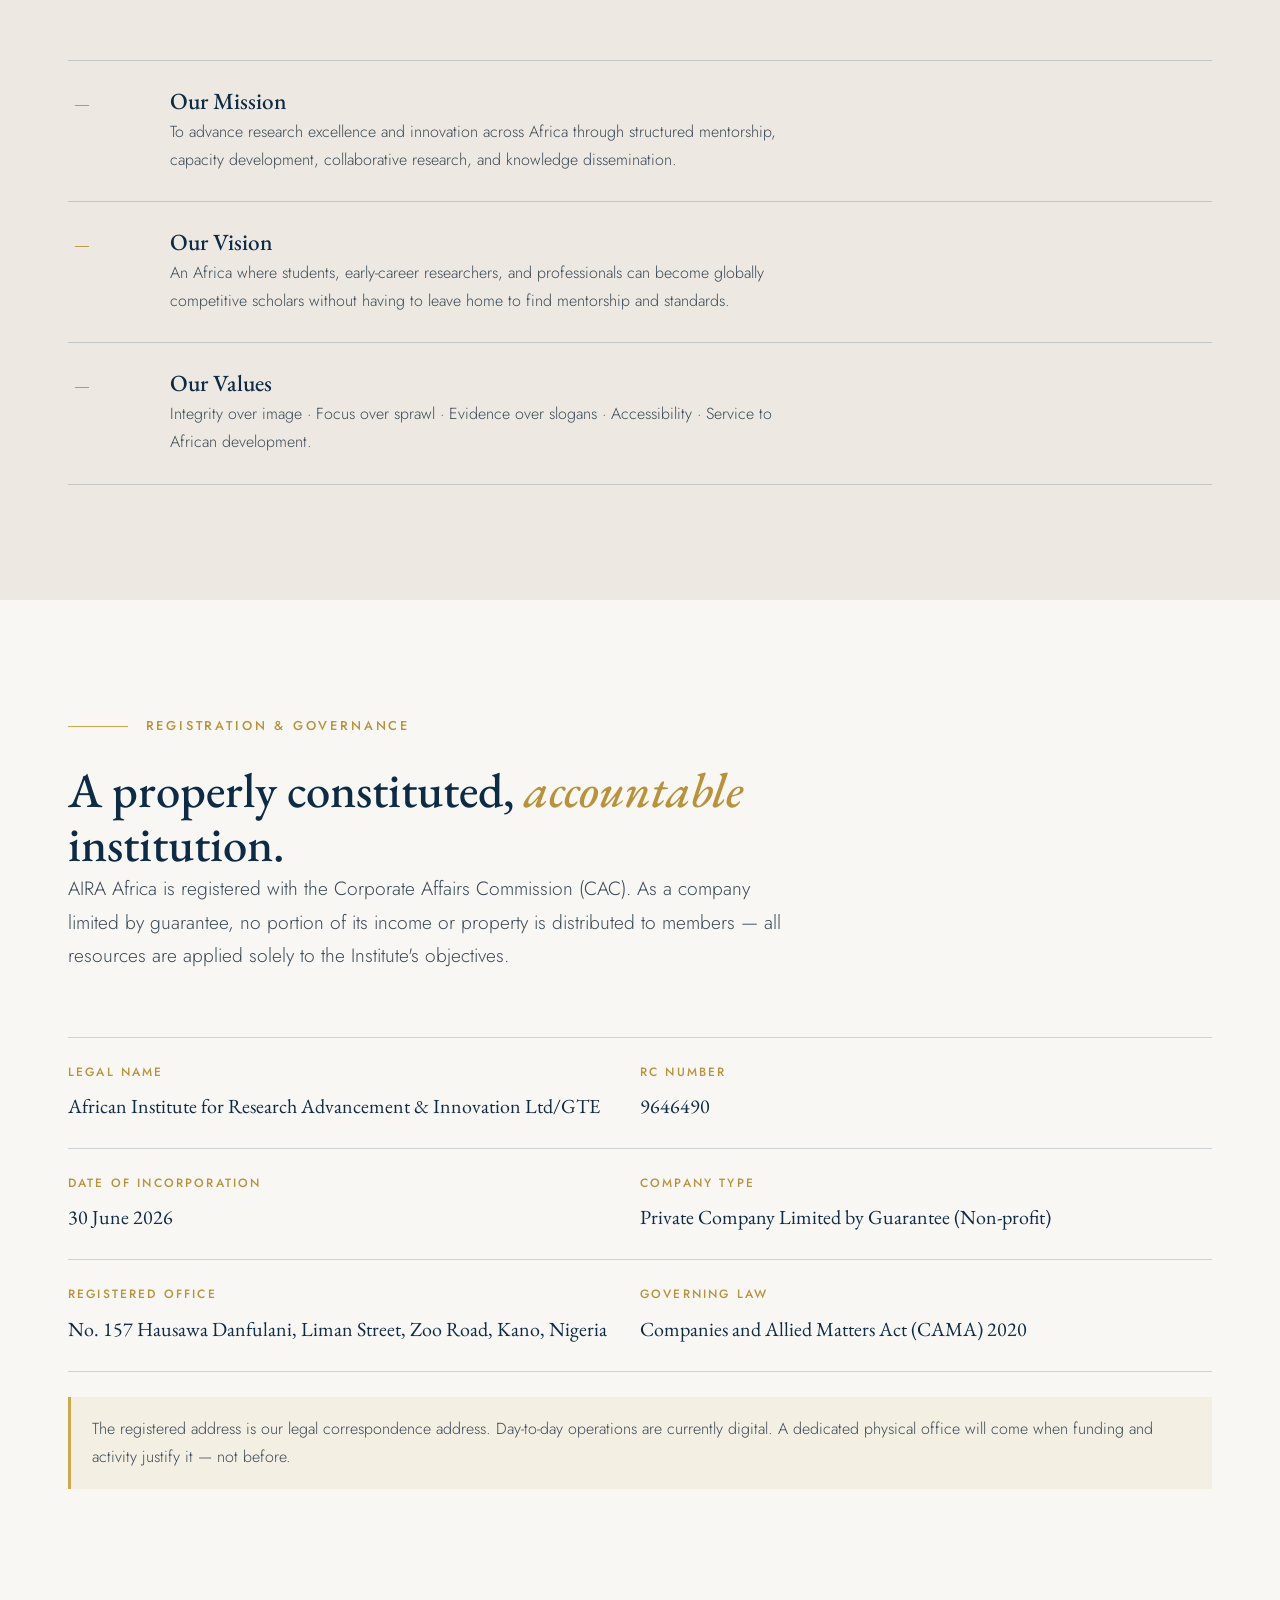
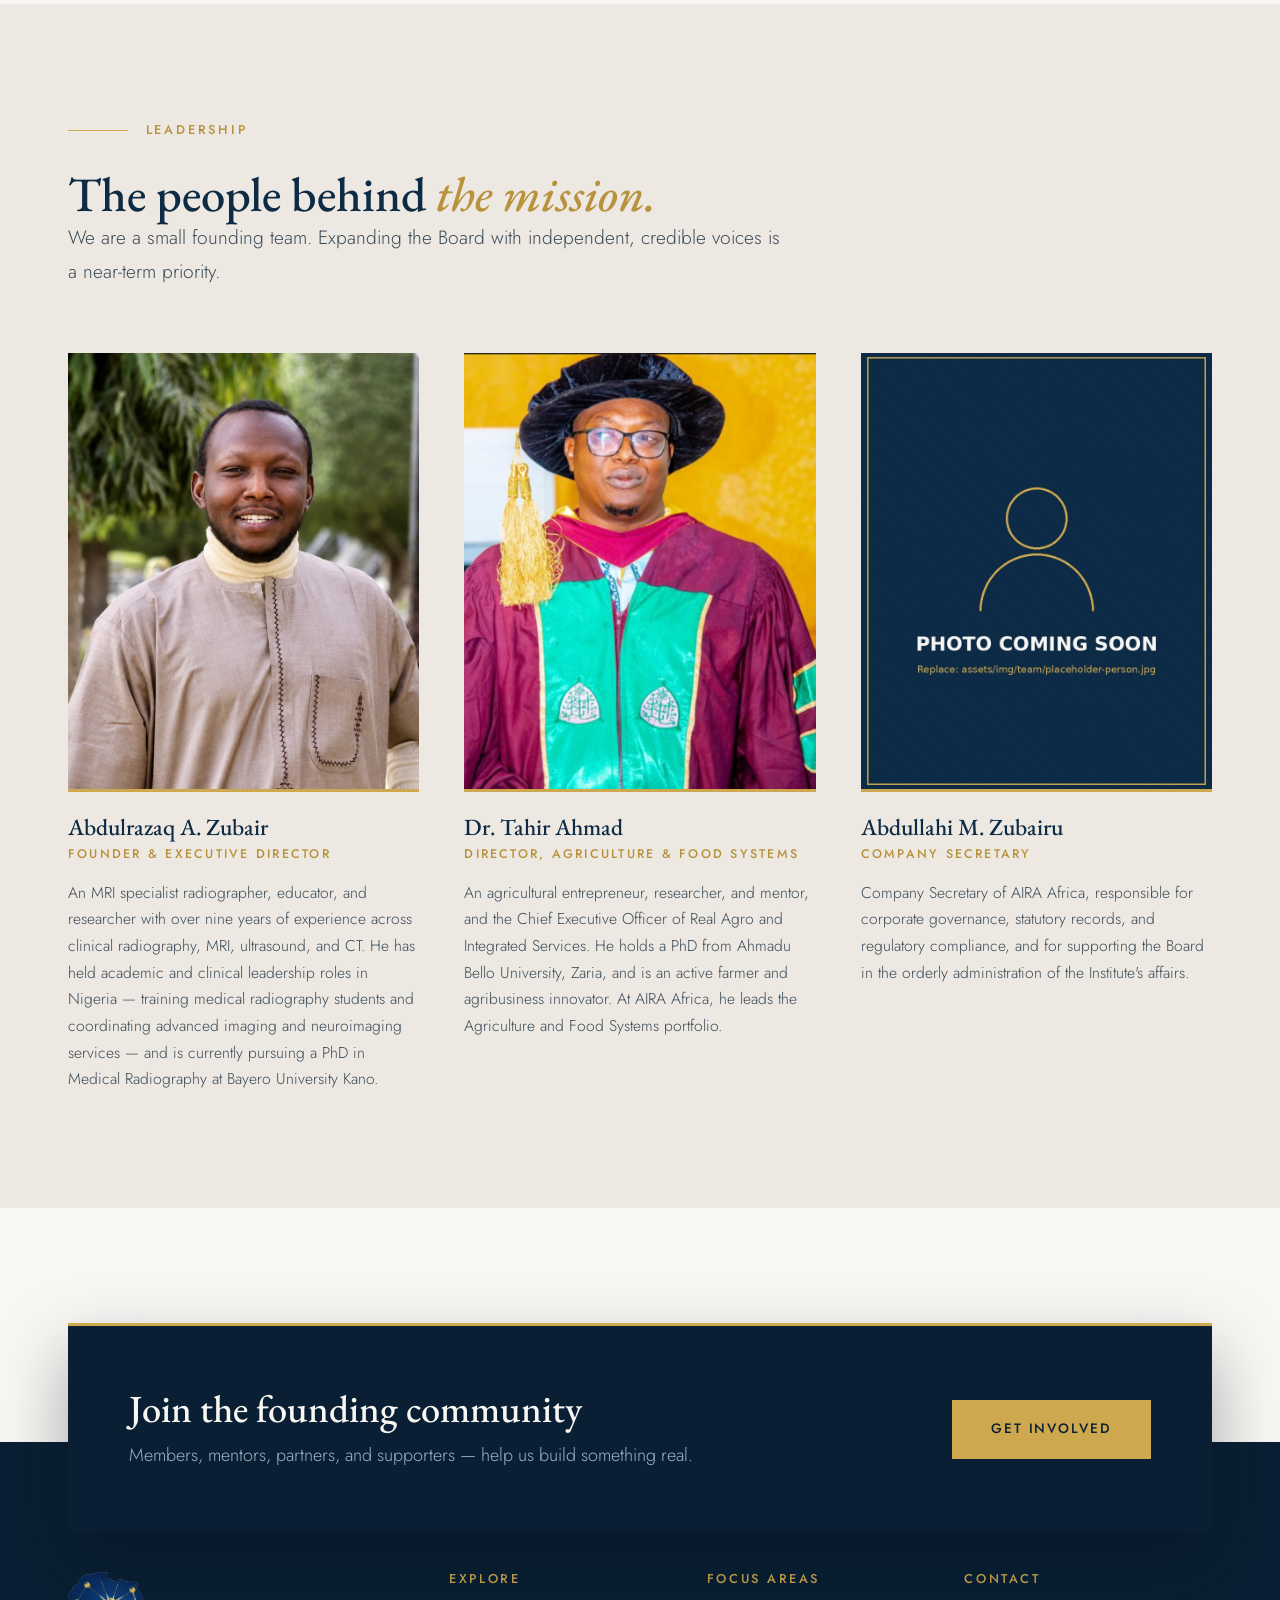
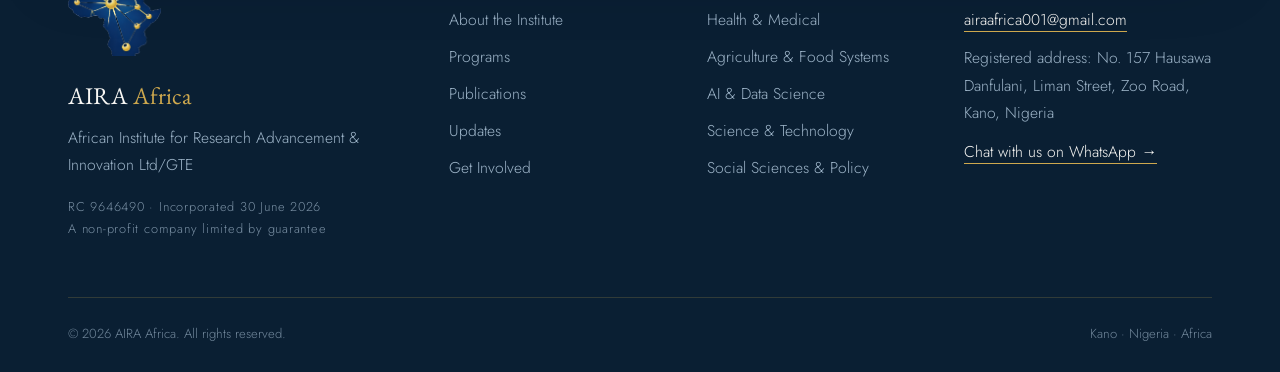
==== commit 1e15e71e: "Make the site honest for founding phase and add startup playbook Stop overclaiming partners, program" ====
--- a/about.html
+++ b/about.html
@@ -4,7 +4,7 @@
 <meta charset="UTF-8">
 <meta name="viewport" content="width=device-width, initial-scale=1.0">
 <title>About — AIRA Africa</title>
-<meta name="description" content="Learn about AIRA Africa — a CAC-registered non-profit research institute in Kano, Nigeria: our story, mission, values, governance, and leadership.">
+<meta name="description" content="About AIRA Africa — a CAC-registered non-profit research institute in Kano, Nigeria in its founding phase: mission, governance, and leadership.">
 <link rel="icon" type="image/png" href="assets/img/favicon.png">
 <link rel="preconnect" href="https://fonts.googleapis.com">
 <link rel="preconnect" href="https://fonts.gstatic.com" crossorigin>
@@ -21,9 +21,7 @@
       <a href="about.html" class="active">About</a>
       <a href="focus-areas.html">Focus Areas</a>
       <a href="programs.html">Programs</a>
-      <a href="publications.html">Publications</a>
       <a href="get-involved.html">Get Involved</a>
-      <a href="news.html">News</a>
       <a href="contact.html">Contact</a>
     </nav>
     <button class="nav-toggle" id="navToggle" aria-label="Toggle menu" aria-expanded="false"><span></span><span></span><span></span></button>
@@ -34,27 +32,26 @@
   <canvas class="weave-canvas" aria-hidden="true"></canvas>
   <div class="wrap">
     <p class="mini-title">About the Institute</p>
-    <h1>Research, <em>mentorship,</em> and innovation — rooted in Africa.</h1>
-    <p class="lede">A registered non-profit with a pan-African vision and a hybrid, digital-first delivery model.</p>
+    <h1>Registered in 2026. <em>Still being built.</em></h1>
+    <p class="lede">AIRA Africa is a legal non-profit with a pan-African ambition and a deliberately modest starting posture: digital-first, evidence-first, and narrow before wide.</p>
   </div>
 </section>
 
-<!-- ================= STORY ================= -->
 <section class="section">
   <div class="wrap">
     <div class="split">
       <div class="split-body reveal">
         <p class="mini-title">Our Story</p>
-        <h2>From Kano, <em>to the continent.</em></h2>
+        <h2>From Kano — <em>without pretending we are further along than we are.</em></h2>
         <p>AIRA Africa was founded in 2026 in Kano State, Nigeria, and incorporated on 30 June 2026 as a non-profit company limited by guarantee under the Companies and Allied Matters Act (CAMA) 2020.</p>
-        <p>The Institute was established on a simple conviction: Africa's health, agricultural, technological, and societal challenges will be solved by African researchers — if they are given the mentorship, training, and platforms to excel.</p>
-        <p>We begin where access is widest: digital platforms that allow participation across locations. As the Institute grows, we expand to on-site programs — conferences, seminars, research symposiums, and institutional collaborations within Nigeria and beyond.</p>
+        <p>The Institute exists because too many African students and early-career researchers lack structured mentorship, publication support, and networks — while the continent's health, agricultural, and development problems demand local research capacity.</p>
+        <p>We are not yet a campus, a journal publisher, or a grant-making body. We are assembling the people and systems to run a first mentorship programme well, document it, and use that evidence to grow.</p>
       </div>
       <div class="split-media reveal" data-delay="1">
         <div class="overlap-feature">
-          <img src="assets/img/placeholders/activity-2.jpg" alt="Placeholder for a photo of AIRA Africa's community or first activities">
+          <img class="contain" src="assets/img/logo-full.png" alt="AIRA Africa official emblem">
           <div class="overlap-quote">
-            <p>"A deliberate hybrid model — digital-first for reach, on-site for depth — scalable from day one."</p>
+            <p>"Digital-first for reach. Proof before scale. Honesty before branding."</p>
           </div>
         </div>
       </div>
@@ -62,7 +59,6 @@
   </div>
 </section>
 
-<!-- ================= MISSION / VISION / VALUES ================= -->
 <section class="section off">
   <div class="wrap">
     <div class="section-head reveal">
@@ -77,25 +73,24 @@
       </div>
       <div class="line-row reveal">
         <span class="row-num">—</span>
-        <span><h3>Our Vision</h3><p>Africa's leading institute for research advancement — where students, early-career researchers, and professionals become globally competitive scholars and innovators.</p></span>
+        <span><h3>Our Vision</h3><p>An Africa where students, early-career researchers, and professionals can become globally competitive scholars without having to leave home to find mentorship and standards.</p></span>
         <span class="row-arrow"></span>
       </div>
       <div class="line-row reveal">
         <span class="row-num">—</span>
-        <span><h3>Our Values</h3><p>Research ethics and integrity · Interdisciplinary collaboration · Excellence and global competitiveness · Accessibility and inclusion · Service to African development.</p></span>
+        <span><h3>Our Values</h3><p>Integrity over image · Focus over sprawl · Evidence over slogans · Accessibility · Service to African development.</p></span>
         <span class="row-arrow"></span>
       </div>
     </div>
   </div>
 </section>
 
-<!-- ================= LEGAL FACTS ================= -->
 <section class="section">
   <div class="wrap">
     <div class="section-head reveal">
       <p class="mini-title">Registration &amp; Governance</p>
       <h2>A properly constituted, <em>accountable</em> institution.</h2>
-      <p class="lede">AIRA Africa is registered with the Corporate Affairs Commission (CAC) of the Federal Republic of Nigeria. As a company limited by guarantee, no portion of its income or property is distributed to members — all resources are applied solely to the Institute's objectives.</p>
+      <p class="lede">AIRA Africa is registered with the Corporate Affairs Commission (CAC). As a company limited by guarantee, no portion of its income or property is distributed to members — all resources are applied solely to the Institute's objectives.</p>
     </div>
     <dl class="facts reveal">
       <div class="fact"><dt>Legal Name</dt><dd>African Institute for Research Advancement &amp; Innovation Ltd/GTE</dd></div>
@@ -105,15 +100,16 @@
       <div class="fact"><dt>Registered Office</dt><dd>No. 157 Hausawa Danfulani, Liman Street, Zoo Road, Kano, Nigeria</dd></div>
       <div class="fact"><dt>Governing Law</dt><dd>Companies and Allied Matters Act (CAMA) 2020</dd></div>
     </dl>
+    <p class="launch-note reveal">The registered address is our legal correspondence address. Day-to-day operations are currently digital. A dedicated physical office will come when funding and activity justify it — not before.</p>
   </div>
 </section>
 
-<!-- ================= LEADERSHIP ================= -->
 <section class="section off" id="leadership">
   <div class="wrap">
     <div class="section-head reveal">
       <p class="mini-title">Leadership</p>
       <h2>The people behind <em>the mission.</em></h2>
+      <p class="lede">We are a small founding team. Expanding the Board with independent, credible voices is a near-term priority.</p>
     </div>
     <div class="team-grid">
       <div class="team-member reveal">
@@ -126,10 +122,10 @@
         <div class="team-photo"><img src="assets/img/team/tahir-ahmad.jpg" alt="Portrait of Dr. Tahir Ahmad"></div>
         <h3>Dr. Tahir Ahmad</h3>
         <span class="team-role">Director, Agriculture &amp; Food Systems</span>
-        <p>An agricultural entrepreneur, researcher, and mentor, and the Chief Executive Officer of Real Agro and Integrated Services. He holds a PhD from Ahmadu Bello University, Zaria, and is an active farmer and agribusiness innovator. At AIRA Africa, he leads the Agriculture and Food Systems portfolio — championing climate-smart agriculture, food security, and youth agripreneurship.</p>
+        <p>An agricultural entrepreneur, researcher, and mentor, and the Chief Executive Officer of Real Agro and Integrated Services. He holds a PhD from Ahmadu Bello University, Zaria, and is an active farmer and agribusiness innovator. At AIRA Africa, he leads the Agriculture and Food Systems portfolio.</p>
       </div>
       <div class="team-member reveal" data-delay="2">
-        <div class="team-photo"><img src="assets/img/team/placeholder-person.jpg" alt="Placeholder portrait for Abdullahi Muhammad Zubairu"></div>
+        <div class="team-photo"><img src="assets/img/team/placeholder-person.jpg" alt="Portrait placeholder for Abdullahi Muhammad Zubairu"></div>
         <h3>Abdullahi M. Zubairu</h3>
         <span class="team-role">Company Secretary</span>
         <p>Company Secretary of AIRA Africa, responsible for corporate governance, statutory records, and regulatory compliance, and for supporting the Board in the orderly administration of the Institute's affairs.</p>
@@ -138,14 +134,13 @@
   </div>
 </section>
 
-<!-- ================= CTA ================= -->
 <section class="section" style="padding-bottom: 0;">
   <div class="wrap">
     <div class="cta-overlap reveal">
       <div class="cta-card">
         <div>
-          <h2>Join the AIRA Africa community</h2>
-          <p>Members, mentors, partners, and supporters — help us build Africa's research future.</p>
+          <h2>Join the founding community</h2>
+          <p>Members, mentors, partners, and supporters — help us build something real.</p>
         </div>
         <div class="cta-actions">
           <a href="get-involved.html" class="btn btn-gold">Get Involved</a>
@@ -170,7 +165,7 @@
           <li><a href="about.html">About the Institute</a></li>
           <li><a href="programs.html">Programs</a></li>
           <li><a href="publications.html">Publications</a></li>
-          <li><a href="news.html">News &amp; Events</a></li>
+          <li><a href="news.html">Updates</a></li>
           <li><a href="get-involved.html">Get Involved</a></li>
         </ul>
       </div>
@@ -187,7 +182,7 @@
       <div class="footer-contact">
         <h4>Contact</h4>
         <p><a href="mailto:airaafrica001@gmail.com">airaafrica001@gmail.com</a></p>
-        <p>No. 157 Hausawa Danfulani, Liman Street, Zoo Road, Kano, Kano State, Nigeria</p>
+        <p>Registered address: No. 157 Hausawa Danfulani, Liman Street, Zoo Road, Kano, Nigeria</p>
         <p><a href="#" data-chat>Chat with us on WhatsApp →</a></p>
       </div>
     </div>
--- a/css/style.css
+++ b/css/style.css
@@ -767,28 +767,120 @@
 .site-header:not(.scrolled) .main-nav a.active { color: var(--gold); border-color: var(--gold); }
 .site-header:not(.scrolled) .nav-toggle span { background: var(--cream); }
 
-/* ---------- Partners strip ---------- */
-.partners-strip {
+/* ---------- Founding partners invite (honest empty state) ---------- */
+.partners-invite {
   background: var(--white);
   border-top: 1px solid rgba(14, 43, 70, 0.08);
-  padding: clamp(3rem, 6vw, 5rem) 0;
-}
-.partner-row {
-  display: grid;
-  grid-template-columns: repeat(4, 1fr);
-  gap: clamp(1rem, 2.5vw, 2rem);
-  align-items: center;
-}
-.partner-row img {
-  width: 100%;
-  aspect-ratio: 3 / 2;
-  object-fit: cover;
-  opacity: 0.85;
-  transition: opacity 0.3s ease, transform 0.3s ease;
-}
-.partner-row img:hover { opacity: 1; transform: translateY(-3px); }
-@media (max-width: 620px) {
-  .partner-row { grid-template-columns: 1fr 1fr; }
+  padding: clamp(3.5rem, 7vw, 5.5rem) 0;
+}
+.partners-invite-inner {
+  max-width: 720px;
+  margin: 0 auto;
+  text-align: center;
+}
+.partners-invite-inner .mini-title { justify-content: center; }
+.partners-invite-inner h2 { margin-bottom: 1rem; }
+.partners-invite-inner .lede { margin-bottom: 1.8rem; }
+.partners-invite-actions {
+  display: flex;
+  gap: 1rem;
+  flex-wrap: wrap;
+  justify-content: center;
+}
+
+/* ---------- Phase / honesty banners ---------- */
+.phase-band {
+  background: var(--marine);
+  padding: clamp(2.8rem, 5vw, 4.2rem) 0;
+}
+.phase-grid {
+  display: grid;
+  grid-template-columns: repeat(3, 1fr);
+  gap: clamp(1.6rem, 3vw, 2.8rem);
+}
+.phase-item .phase-label {
+  display: block;
+  font-size: 0.72rem;
+  font-weight: 500;
+  letter-spacing: 0.2em;
+  text-transform: uppercase;
+  color: var(--gold);
+  margin-bottom: 0.7rem;
+}
+.phase-item h3 {
+  color: var(--cream);
+  font-size: clamp(1.25rem, 2vw, 1.55rem);
+  margin-bottom: 0.55rem;
+}
+.phase-item p {
+  color: var(--text-light);
+  font-size: 0.98rem;
+  margin: 0;
+}
+
+.status-pill {
+  display: inline-block;
+  font-size: 0.7rem;
+  font-weight: 500;
+  letter-spacing: 0.16em;
+  text-transform: uppercase;
+  color: var(--marine);
+  border: 1px dashed var(--gold-deep);
+  padding: 0.35rem 0.9rem;
+  margin-bottom: 1rem;
+}
+
+.launch-note {
+  border-left: 3px solid var(--gold);
+  background: rgba(206, 168, 78, 0.1);
+  padding: 1.1rem 1.3rem;
+  margin: 1.6rem 0 0;
+  font-size: 1rem;
+}
+
+/* ---------- Volunteer role list ---------- */
+.role-list { border-top: 1px solid rgba(14, 43, 70, 0.18); }
+.role-row {
+  display: grid;
+  grid-template-columns: 1fr auto;
+  gap: 1.5rem;
+  align-items: start;
+  padding: 1.8rem 0.2rem;
+  border-bottom: 1px solid rgba(14, 43, 70, 0.18);
+}
+.role-row h3 { font-size: 1.35rem; margin-bottom: 0.35rem; }
+.role-row .role-meta {
+  font-size: 0.72rem;
+  font-weight: 500;
+  letter-spacing: 0.16em;
+  text-transform: uppercase;
+  color: var(--gold-deep);
+  display: block;
+  margin-bottom: 0.7rem;
+}
+.role-row p { font-size: 1rem; max-width: 640px; margin: 0; }
+.role-row .btn { white-space: nowrap; }
+
+.empty-state {
+  max-width: 640px;
+  padding: 2rem 0 0.5rem;
+}
+.empty-state h3 { margin-bottom: 0.8rem; }
+
+/* ---------- Hero brand wordmark emphasis ---------- */
+.hero-island .brand-hero {
+  font-family: var(--serif);
+  font-size: clamp(1.05rem, 2vw, 1.25rem);
+  letter-spacing: 0.08em;
+  text-transform: uppercase;
+  color: var(--marine);
+  margin-bottom: 0.35rem;
+}
+.hero-island .brand-hero span { color: var(--gold-deep); }
+
+@media (max-width: 860px) {
+  .phase-grid { grid-template-columns: 1fr; }
+  .role-row { grid-template-columns: 1fr; }
 }
 
 /* ---------- Logo/contain images inside split media ---------- */
